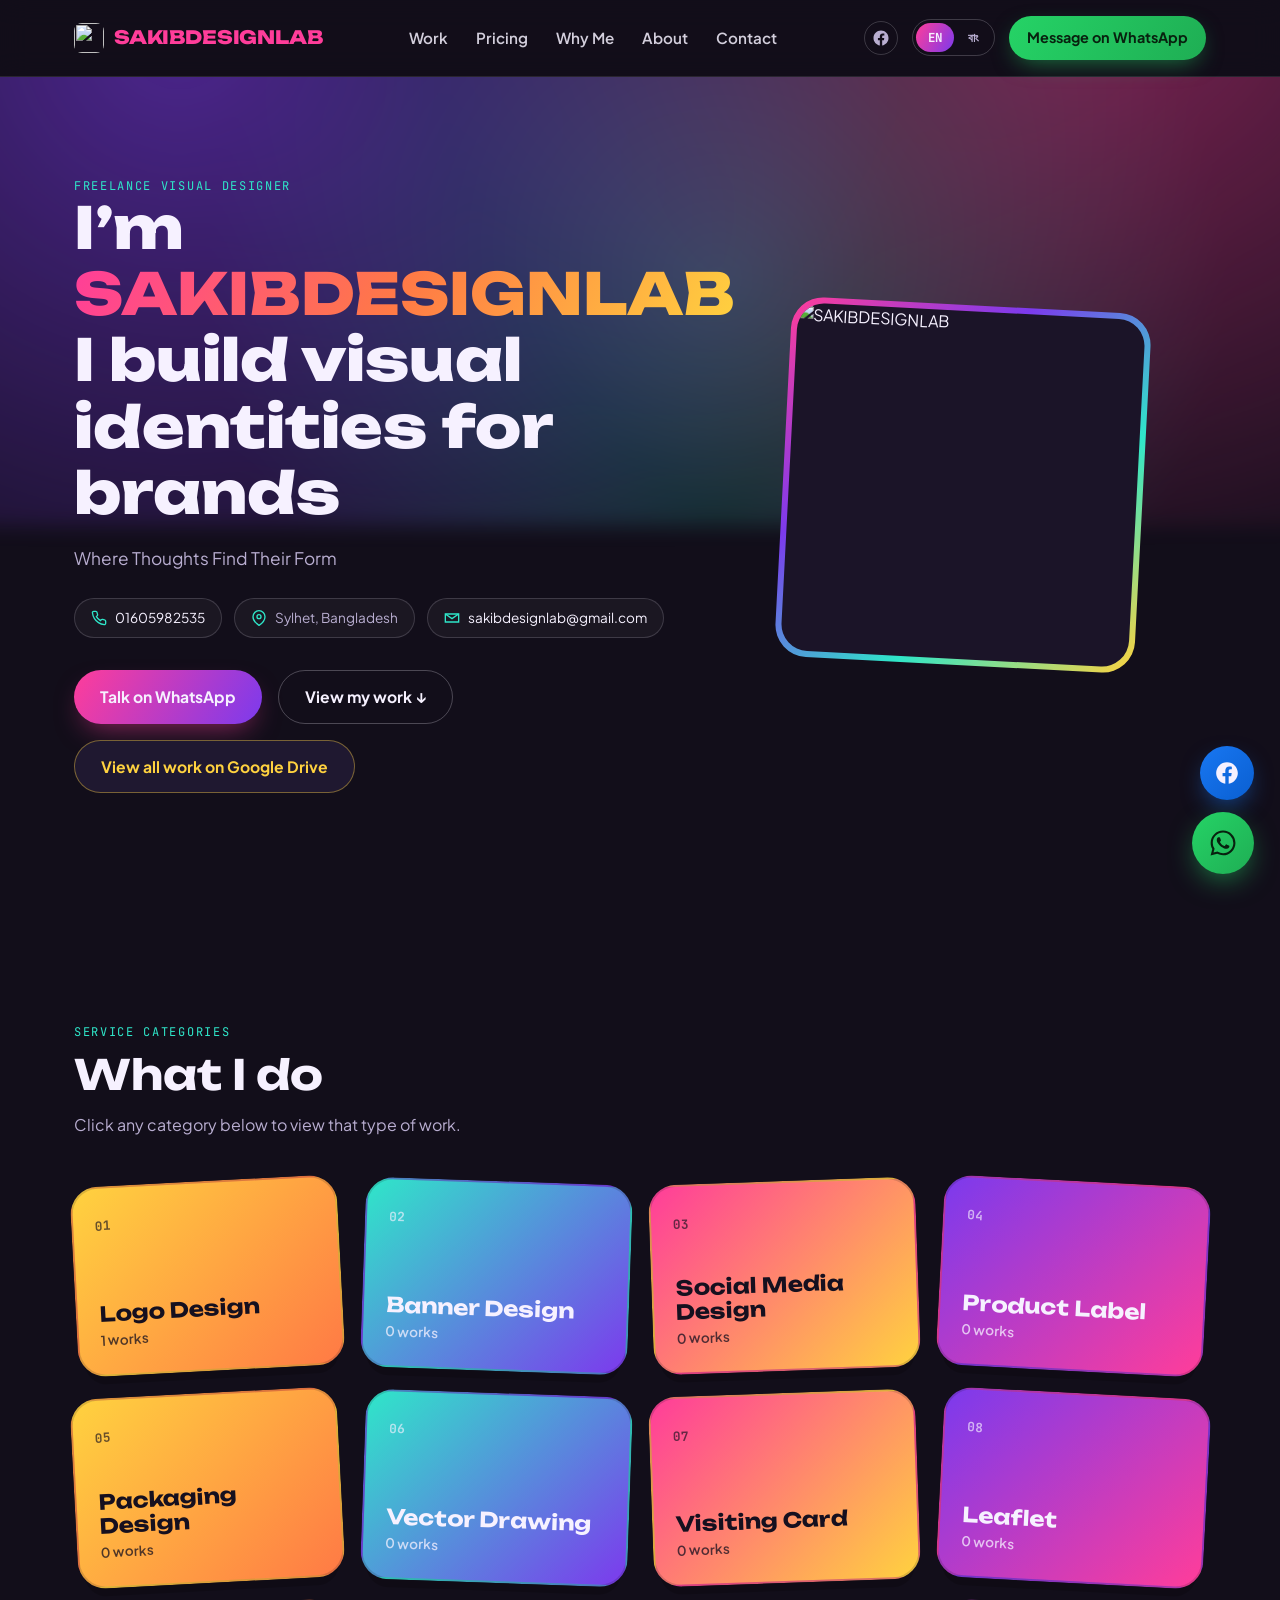
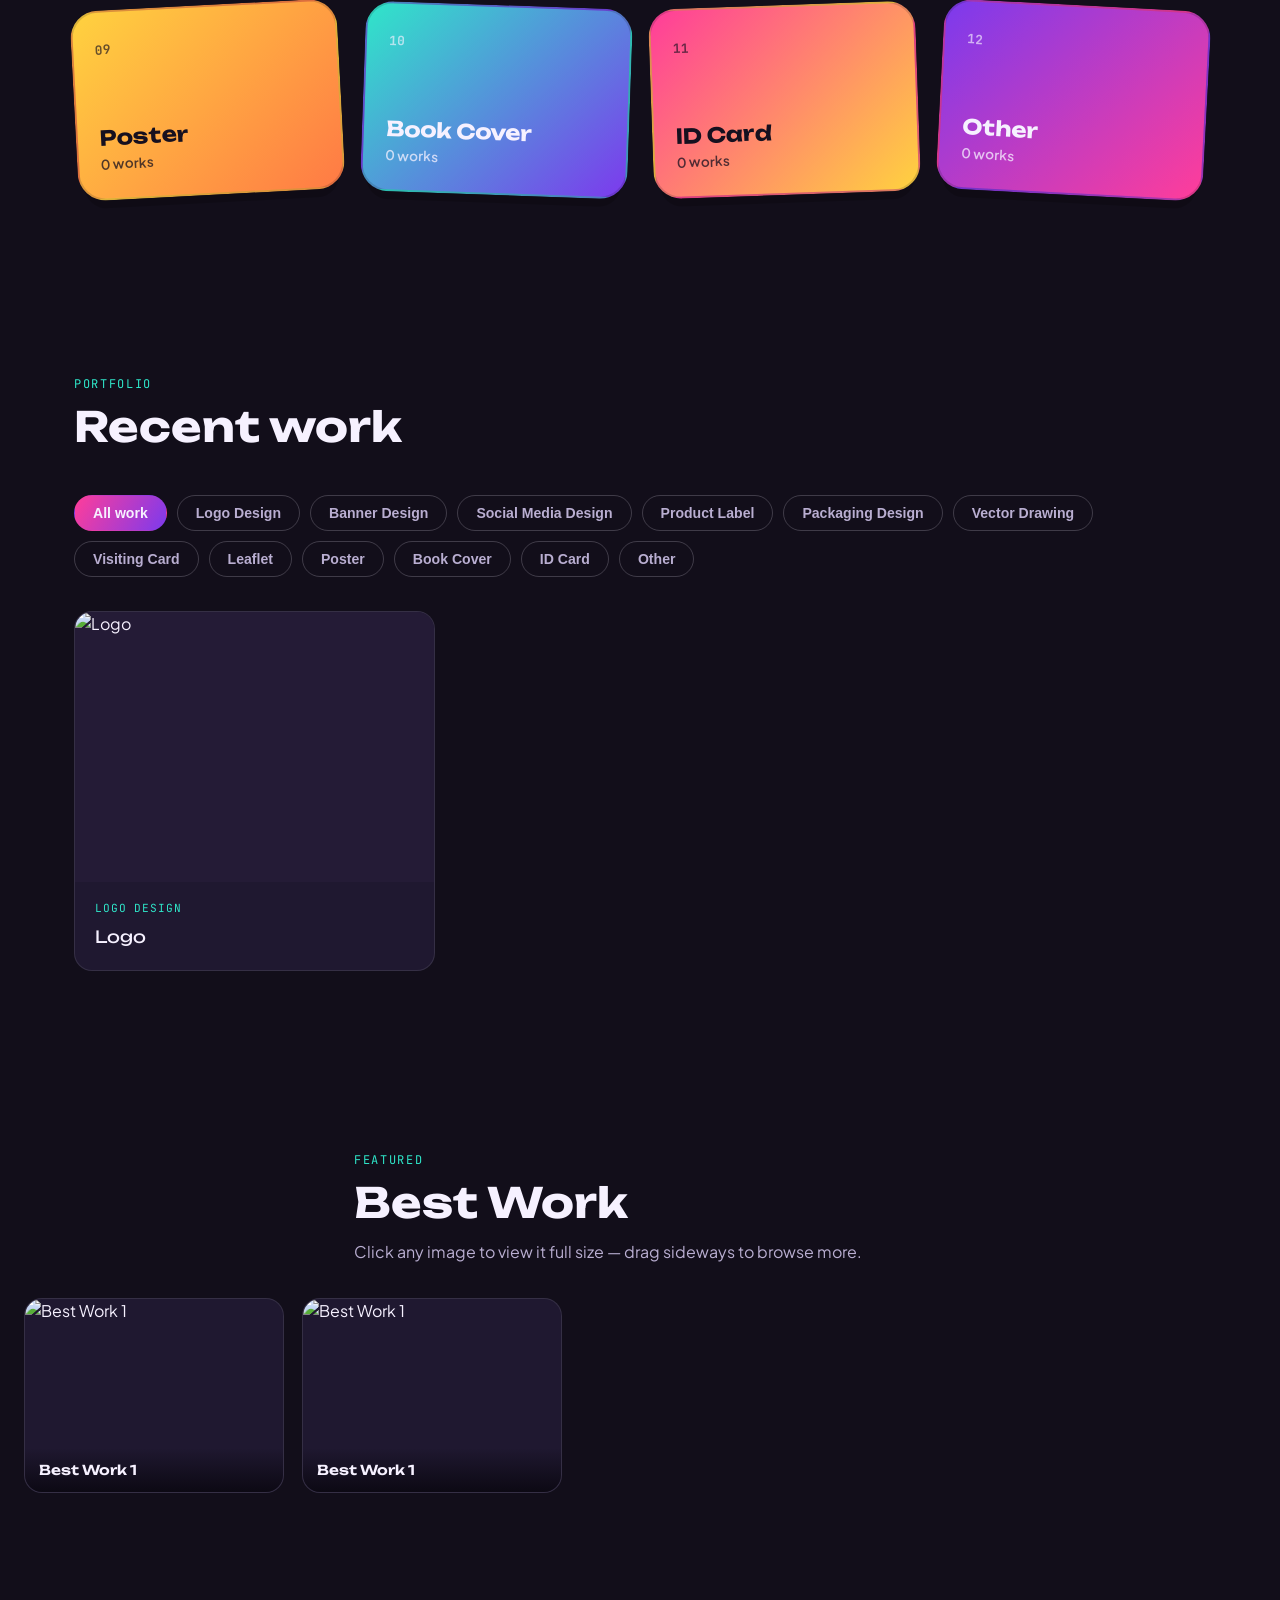
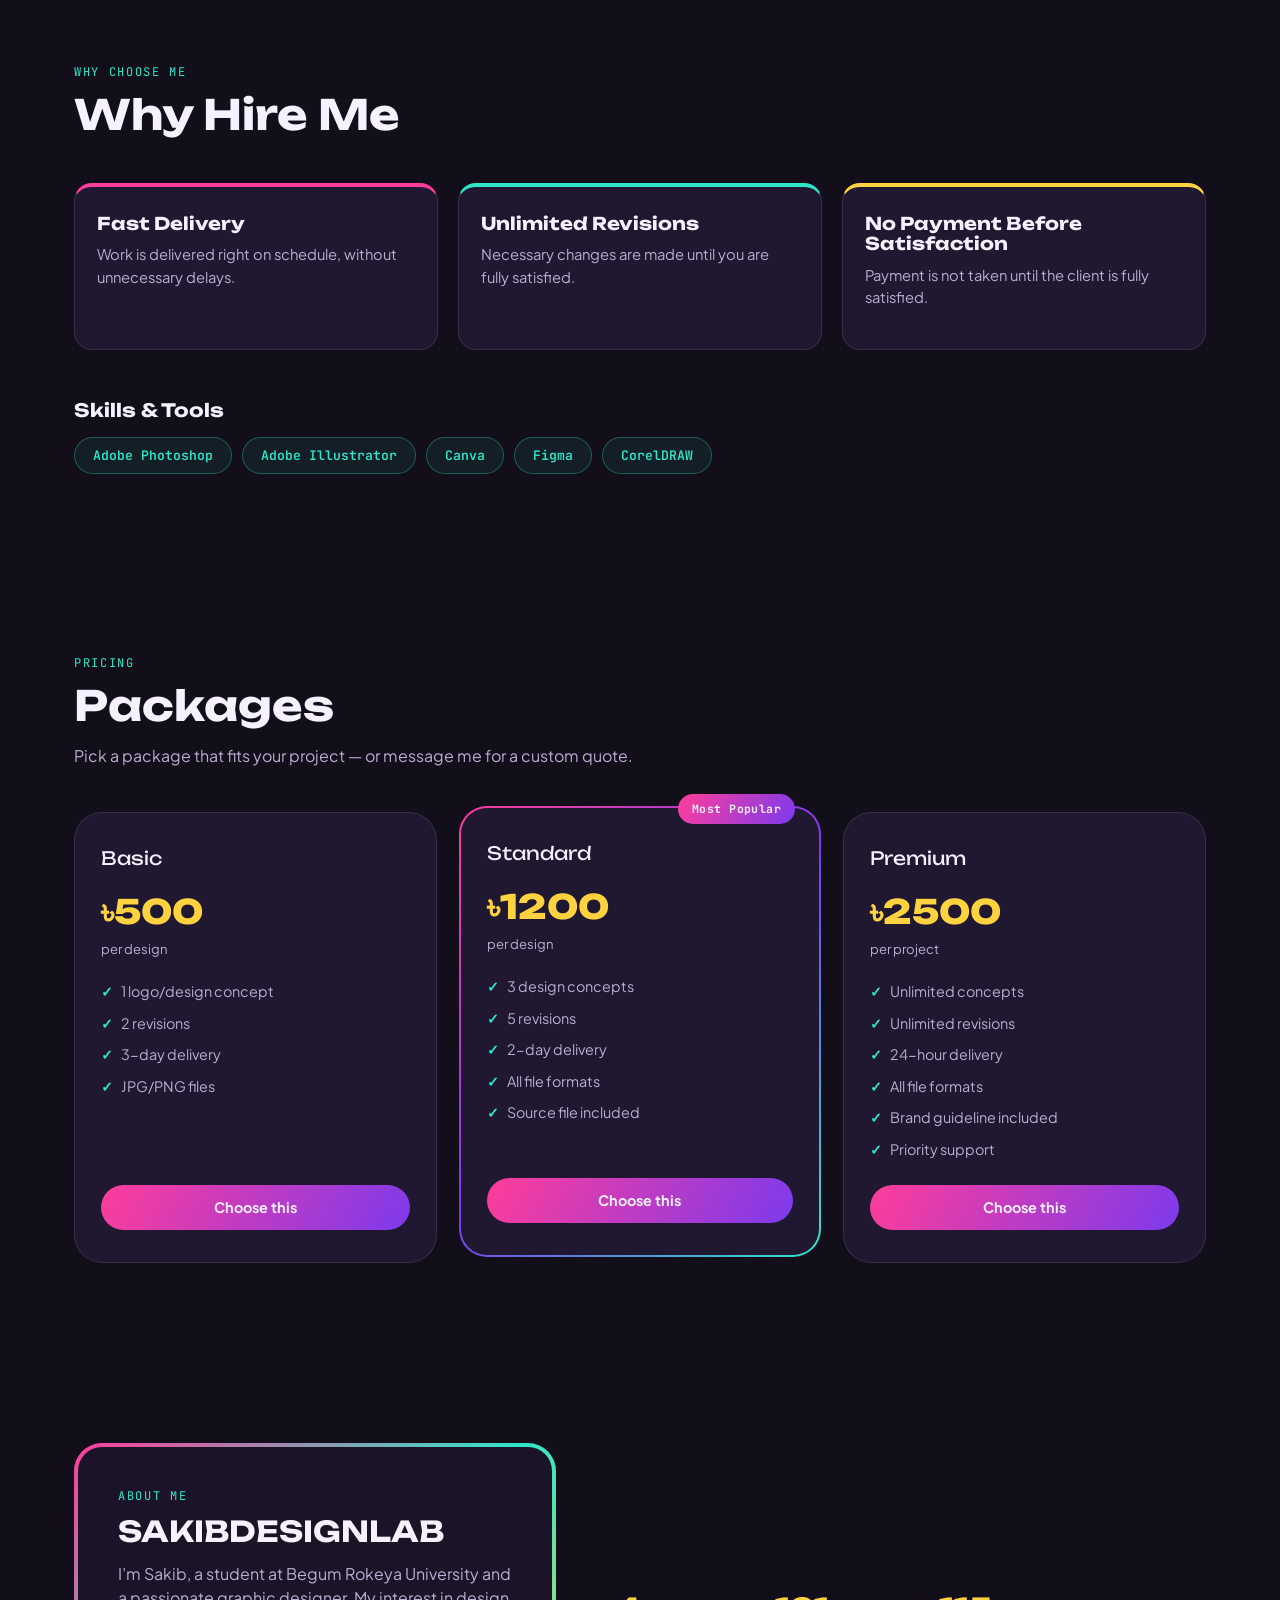
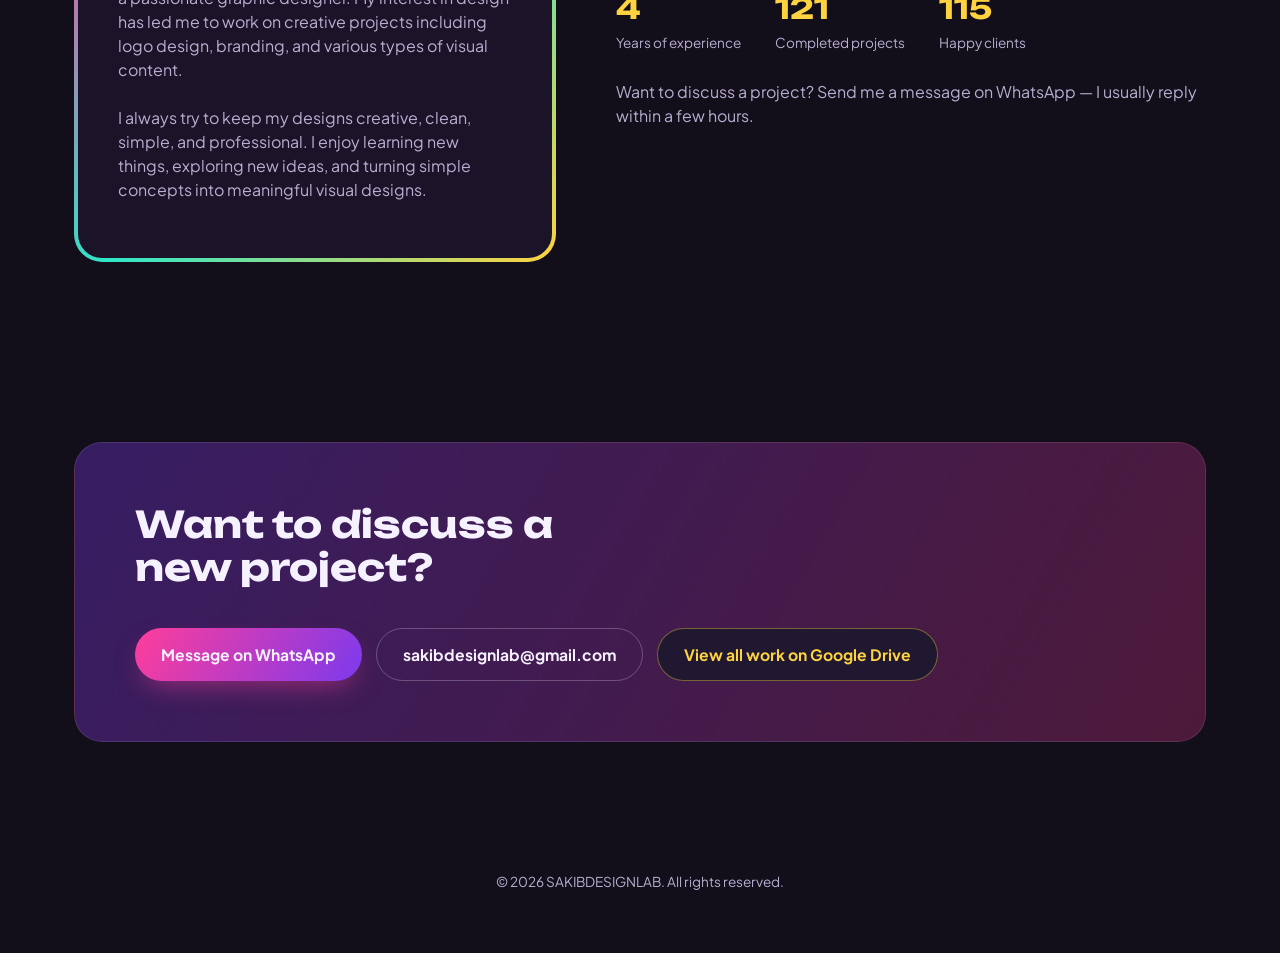
==== portfolio-site-v2/index.html @ 804889fe "Add files via upload" ====
<!doctype html>
<html lang="en">
<head>
<meta charset="UTF-8" />
<meta name="viewport" content="width=device-width, initial-scale=1.0" />
<title id="pageTitle">SAKIBDESIGNLAB — Graphic Design Portfolio</title>
<meta name="description" content="Graphic design portfolio. Contact me directly on WhatsApp." />

<!-- এই ৬টা লাইন Facebook/WhatsApp এ লিংক শেয়ার করলে প্রিভিউ কার্ডে দেখায়। -->
<!-- ডেপ্লয় করার পর "YOUR-DOMAIN-HERE" এর জায়গায় আসল সাইটের ঠিকানা বসান (যেমন https://sakibdesignlab.netlify.app) -->
<meta property="og:type" content="website" />
<meta property="og:title" content="SAKIBDESIGNLAB — Graphic Design Portfolio" />
<meta property="og:description" content="Logo, banner, social media and vector design — freelance graphic designer. Contact directly on WhatsApp." />
<meta property="og:image" content="https://YOUR-DOMAIN-HERE/images/uploads/og-image.png" />
<meta property="og:url" content="https://YOUR-DOMAIN-HERE" />
<meta name="twitter:card" content="summary_large_image" />
<meta name="twitter:title" content="SAKIBDESIGNLAB — Graphic Design Portfolio" />
<meta name="twitter:description" content="Logo, banner, social media and vector design — freelance graphic designer." />
<meta name="twitter:image" content="https://YOUR-DOMAIN-HERE/images/uploads/og-image.png" />

<link rel="icon" id="faviconLink" href="/favicon.svg" type="image/svg+xml" />
<link rel="icon" href="/favicon-32.png" sizes="32x32" type="image/png" />
<link rel="icon" href="/favicon-16.png" sizes="16x16" type="image/png" />
<link rel="apple-touch-icon" href="/apple-touch-icon.png" />
<link rel="stylesheet" href="css/style.css" />
</head>
<body>

<div id="splash" class="splash" aria-hidden="true">
  <div class="splash-inner">
    <div class="splash-brand" id="splashBrand">SAKIBDESIGNLAB</div>
    <div class="splash-line"></div>
    <div class="splash-meta">
      <span class="splash-label" data-i18n="loadingLabel">LOADING</span>
      <span class="splash-percent" id="splashPercent">0%</span>
    </div>
  </div>
</div>

<nav class="nav">
  <div class="wrap">
    <a href="#top" class="brand">
      <img id="navLogo" class="brand-logo" src="/favicon.svg" alt="" />
      <span data-name>Your Name</span>
    </a>
    <div class="nav-links">
      <a href="#work" data-i18n="navWork">Work</a>
      <a href="#pricing" data-i18n="navPricing">Pricing</a>
      <a href="#whyhire" data-i18n="navWhyHire">Why Me</a>
      <a href="#about" data-i18n="navAbout">About</a>
      <a href="#contact" data-i18n="navContact">Contact</a>
    </div>
    <div class="nav-right">
      <a class="nav-fb" data-fb-link href="#" target="_blank" rel="noopener" aria-label="Facebook" style="display:none;">
        <svg width="18" height="18" viewBox="0 0 24 24" fill="currentColor">
          <path d="M22 12.06C22 6.5 17.52 2 12 2S2 6.5 2 12.06C2 17.08 5.66 21.24 10.44 22v-7.03H7.9v-2.91h2.54V9.85c0-2.5 1.49-3.89 3.77-3.89 1.09 0 2.24.2 2.24.2v2.46h-1.26c-1.24 0-1.63.77-1.63 1.56v1.88h2.78l-.45 2.91h-2.33V22C18.34 21.24 22 17.08 22 12.06z"/>
        </svg>
      </a>
      <div class="lang-switch">
        <button class="lang-btn" data-lang="en">EN</button>
        <button class="lang-btn" data-lang="bn">বাং</button>
      </div>
      <a class="nav-cta" data-wa-link href="#" target="_blank" rel="noopener" data-i18n="navWhatsApp">
        Message on WhatsApp
      </a>
    </div>
  </div>
</nav>

<header class="hero" id="top">
  <div class="wrap hero-grid">
    <div class="hero-text">
      <div class="eyebrow" data-i18n="eyebrowHero">FREELANCE VISUAL DESIGNER</div>
      <h1 class="hero-title">
        <span data-i18n="heroPrefix">I’m</span> <span class="accent" data-name>Your Name</span><br>
        <span data-i18n="heroTitle">I build visual identities for brands</span>
      </h1>
      <p class="hero-sub" data-tagline></p>

      <div class="contact-strip">
        <span class="contact-pill">
          <svg width="16" height="16" viewBox="0 0 24 24" fill="none" stroke="currentColor" stroke-width="2"><path d="M22 16.92v3a2 2 0 0 1-2.18 2 19.79 19.79 0 0 1-8.63-3.07 19.5 19.5 0 0 1-6-6 19.79 19.79 0 0 1-3.07-8.67A2 2 0 0 1 4.11 2h3a2 2 0 0 1 2 1.72c.127.96.361 1.903.7 2.81a2 2 0 0 1-.45 2.11L8.09 9.91a16 16 0 0 0 6 6l1.27-1.27a2 2 0 0 1 2.11-.45c.907.339 1.85.573 2.81.7A2 2 0 0 1 22 16.92z"/></svg>
          <a href="tel:" data-phone>Phone</a>
        </span>
        <span class="contact-pill">
          <svg width="16" height="16" viewBox="0 0 24 24" fill="none" stroke="currentColor" stroke-width="2"><path d="M21 10c0 7-9 13-9 13s-9-6-9-13a9 9 0 0 1 18 0z"/><circle cx="12" cy="10" r="3"/></svg>
          <span data-location>Location</span>
        </span>
        <span class="contact-pill">
          <svg width="16" height="16" viewBox="0 0 24 24" fill="none" stroke="currentColor" stroke-width="2"><path d="M4 4h16v16H4z" opacity="0"/><path d="M22 6l-10 7L2 6"/><path d="M2 6h20v12H2z"/></svg>
          <a href="#" data-email>Email</a>
        </span>
      </div>

      <div class="hero-actions">
        <a data-wa-link href="#" target="_blank" rel="noopener" class="btn btn-primary" data-i18n="heroWhatsApp">Talk on WhatsApp</a>
        <a href="#work" class="btn btn-ghost" data-i18n="heroViewWork">View my work ↓</a>
        <a data-gdrive-link href="#" target="_blank" rel="noopener" class="btn btn-drive" style="display:none;">View on Google Drive</a>
      </div>
    </div>

    <div class="hero-photo">
      <div class="hero-photo-frame">
        <img data-profile-img src="/images/uploads/profile-placeholder.svg" alt="" />
      </div>
    </div>
  </div>
</header>

<section id="work">
  <div class="wrap">
    <div class="section-head">
      <div class="eyebrow" data-i18n="servicesEyebrow">SERVICE CATEGORIES</div>
      <h2 data-i18n="servicesTitle">What I do</h2>
      <p data-i18n="servicesText">Click any category below to view that type of work.</p>
    </div>
    <div class="board" id="board"></div>
  </div>
</section>

<section id="portfolio">
  <div class="wrap">
    <div class="section-head">
      <div class="eyebrow" data-i18n="portfolioEyebrow">PORTFOLIO</div>
      <h2 data-i18n="portfolioTitle">Recent work</h2>
    </div>
    <div class="filter-bar" id="filterBar"></div>
    <div class="grid" id="grid"></div>
  </div>
</section>

<section id="bestwork">
  <div class="wrap section-head">
    <div class="eyebrow" data-i18n="bestworkEyebrow">FEATURED</div>
    <h2 data-i18n="bestworkTitle">Best Work</h2>
    <p data-i18n="bestworkText">Click any image to view it full size — drag sideways to browse more.</p>
  </div>
  <div class="bestwork-track" id="bestworkTrack"></div>
</section>

<section id="whyhire">
  <div class="wrap">
    <div class="section-head">
      <div class="eyebrow" data-i18n="whyhireEyebrow">WHY CHOOSE ME</div>
      <h2 data-i18n="whyhireTitle">Why Hire Me</h2>
    </div>
    <div class="whyhire-grid" id="whyhireGrid"></div>
    <div class="skills-block">
      <h3 data-i18n="skillsTitle">Skills &amp; Tools</h3>
      <div class="skills-list" id="skillsList"></div>
    </div>
  </div>
</section>

<section id="pricing">
  <div class="wrap">
    <div class="section-head">
      <div class="eyebrow" data-i18n="pricingEyebrow">PRICING</div>
      <h2 data-i18n="pricingTitle">Packages</h2>
      <p data-i18n="pricingText">Pick a package that fits your project — or message me for a custom quote.</p>
    </div>
    <div class="pricing-grid" id="pricingGrid"></div>
  </div>
</section>

<section id="about">
  <div class="wrap about">
    <div class="about-card">
      <div class="about-card-inner">
        <div class="eyebrow" data-i18n="aboutEyebrow">ABOUT ME</div>
        <h2 style="margin-top:10px; font-size:1.8rem;" data-name>Your Name</h2>
        <p style="margin-top:14px; color:var(--ink-dim); white-space:pre-line;" data-bio></p>
      </div>
    </div>
    <div>
      <div class="stat-row">
        <div class="stat"><b data-years></b><span data-i18n="yearsLabel">Years of experience</span></div>
        <div class="stat"><b data-projects></b><span data-i18n="projectsLabel">Completed projects</span></div>
        <div class="stat"><b data-clients></b><span data-i18n="clientsLabel">Happy clients</span></div>
      </div>
      <p style="margin-top:26px; color:var(--ink-dim);" data-i18n="aboutText">
        Want to discuss a project? Send me a message on WhatsApp — I usually reply within a few hours.
      </p>
    </div>
  </div>
</section>

<section id="contact">
  <div class="wrap">
    <div class="contact-panel">
      <h2 data-i18n="contactTitle">Want to discuss a new project?</h2>
      <div style="display:flex; gap:14px; flex-wrap:wrap;">
        <a data-wa-link href="#" target="_blank" rel="noopener" class="btn btn-primary" data-i18n="contactWhatsApp">Message on WhatsApp</a>
        <a data-email href="#" class="btn btn-ghost" data-i18n="contactEmail">Email me</a>
        <a data-gdrive-link href="#" target="_blank" rel="noopener" class="btn btn-drive" style="display:none;">View on Google Drive</a>
      </div>
    </div>
  </div>
</section>

<footer>
  <div class="wrap">
    &copy; <span id="year"></span> <span data-name>Your Name</span>. <span data-i18n="footerRights">All rights reserved.</span>
  </div>
</footer>

<a class="fb-float" data-fb-link href="#" target="_blank" rel="noopener" aria-label="Facebook" style="display:none;">
  <svg width="26" height="26" viewBox="0 0 24 24" fill="#F6F1FF">
    <path d="M22 12.06C22 6.5 17.52 2 12 2S2 6.5 2 12.06C2 17.08 5.66 21.24 10.44 22v-7.03H7.9v-2.91h2.54V9.85c0-2.5 1.49-3.89 3.77-3.89 1.09 0 2.24.2 2.24.2v2.46h-1.26c-1.24 0-1.63.77-1.63 1.56v1.88h2.78l-.45 2.91h-2.33V22C18.34 21.24 22 17.08 22 12.06z"/>
  </svg>
</a>

<a class="wa-float" data-wa-link href="#" target="_blank" rel="noopener" data-i18n-attr="aria-label:waAria">
  <svg width="30" height="30" viewBox="0 0 24 24" fill="#08210f">
    <path d="M12.04 2C6.58 2 2.13 6.45 2.13 11.91c0 1.75.46 3.45 1.32 4.95L2.05 22l5.29-1.39a9.9 9.9 0 0 0 4.7 1.2h.01c5.46 0 9.91-4.45 9.91-9.91S17.5 2 12.04 2zm0 18.13c-1.47 0-2.91-.4-4.16-1.15l-.3-.18-3.14.82.84-3.06-.19-.31a8.2 8.2 0 0 1-1.26-4.34c0-4.53 3.69-8.22 8.22-8.22 2.2 0 4.26.86 5.82 2.41a8.17 8.17 0 0 1 2.4 5.81c0 4.53-3.69 8.22-8.23 8.22zm4.51-6.16c-.25-.12-1.47-.72-1.7-.81-.23-.08-.39-.12-.56.13-.17.24-.64.8-.78.97-.14.16-.29.18-.53.06-.25-.12-1.04-.38-1.98-1.22-.73-.65-1.23-1.46-1.37-1.7-.14-.25-.02-.38.11-.5.11-.11.25-.29.37-.43.12-.14.16-.24.25-.41.08-.16.04-.31-.02-.43-.06-.12-.56-1.34-.77-1.84-.2-.48-.41-.42-.56-.42-.14 0-.31-.02-.47-.02s-.43.06-.66.31c-.23.24-.86.85-.86 2.06s.89 2.39 1.01 2.56c.12.16 1.75 2.67 4.24 3.74.59.26 1.06.41 1.42.52.6.19 1.14.16 1.57.1.48-.07 1.47-.6 1.68-1.18.21-.58.21-1.07.14-1.18-.06-.1-.22-.16-.47-.28z"/>
  </svg>
</a>

<div id="lightbox" class="lightbox">
  <button class="lightbox-close" id="lightboxClose" aria-label="Close">&times;</button>
  <img id="lightboxImg" src="" alt="" />
</div>

<script src="js/main.js"></script>
<script src="https://identity.netlify.com/v1/netlify-identity-widget.js"></script>
<script>
  if (window.netlifyIdentity) {
    window.netlifyIdentity.on("init", (user) => {
      if (!user) {
        window.netlifyIdentity.on("login", () => {
          document.location.href = "/admin/";
        });
      }
    });
  }
</script>
</body>
</html>
---- portfolio-site-v2/css/style.css ----
@import url('https://fonts.googleapis.com/css2?family=Unbounded:wght@400;600;800&family=Plus+Jakarta+Sans:wght@400;500;600;700&family=JetBrains+Mono:wght@500&family=Playfair+Display:wght@600;700&display=swap');

:root {
  --bg: #120e1a;
  --bg-alt: #1b1428;
  --card: #1f1830;
  --ink: #f6f1ff;
  --ink-dim: #b9aed1;
  --violet: #7c3aed;
  --magenta: #ff3d9a;
  --orange: #ff7a45;
  --cyan: #2fe6c9;
  --yellow: #ffd23f;
  --radius-lg: 28px;
  --radius-md: 18px;
  --border: 1px solid rgba(246, 241, 255, 0.1);
}

* { box-sizing: border-box; }

html { scroll-behavior: smooth; }

body {
  margin: 0;
  background: var(--bg);
  color: var(--ink);
  font-family: 'Plus Jakarta Sans', sans-serif;
  line-height: 1.5;
  overflow-x: hidden;
}

h1, h2, h3 {
  font-family: 'Unbounded', sans-serif;
  margin: 0;
  line-height: 1.15;
}

a { color: inherit; text-decoration: none; }

img { max-width: 100%; display: block; }

.eyebrow {
  font-family: 'JetBrains Mono', monospace;
  font-size: 0.75rem;
  letter-spacing: 0.14em;
  text-transform: uppercase;
  color: var(--cyan);
}

.wrap {
  max-width: 1180px;
  margin: 0 auto;
  padding: 0 24px;
}

/* ---------- Splash / loading screen ---------- */
.splash {
  position: fixed;
  inset: 0;
  z-index: 200;
  display: flex;
  align-items: center;
  justify-content: center;
  background: #000000;
  transition: opacity .6s ease, visibility .6s ease;
}
.splash.hide { opacity: 0; visibility: hidden; pointer-events: none; }
.splash-inner {
  width: min(88vw, 440px);
  text-align: center;
  animation: splashFadeIn .8s ease both;
}
@keyframes splashFadeIn {
  0% { opacity: 0; transform: translateY(8px); }
  100% { opacity: 1; transform: translateY(0); }
}
.splash-brand {
  font-family: 'Playfair Display', serif;
  font-weight: 700;
  font-size: clamp(1.3rem, 4.4vw, 2.1rem);
  letter-spacing: 0.14em;
  text-transform: uppercase;
  color: #D9BD8C;
}
.splash-line {
  height: 1px;
  background: rgba(217, 189, 140, 0.35);
  margin: 20px 0 12px;
}
.splash-meta {
  display: flex;
  align-items: center;
  justify-content: space-between;
  font-family: 'JetBrains Mono', monospace;
  font-size: 0.72rem;
  letter-spacing: 0.16em;
}
.splash-label { color: rgba(255,255,255,0.4); text-transform: uppercase; }
.splash-percent { color: #D9BD8C; font-weight: 700; }
@media (prefers-reduced-motion: reduce) {
  .splash-inner { animation: none; }
}

.brand { display: flex; align-items: center; gap: 10px; }
.brand-logo { width: 30px; height: 30px; object-fit: contain; border-radius: 8px; }

/* prefers-reduced-motion */
@media (prefers-reduced-motion: reduce) {
  * { animation: none !important; transition: none !important; }
  html { scroll-behavior: auto; }
}

/* ---------- Nav ---------- */
.nav {
  position: sticky;
  top: 0;
  z-index: 50;
  backdrop-filter: blur(14px);
  background: rgba(18, 14, 26, 0.72);
  border-bottom: var(--border);
}
.nav .wrap {
  display: flex;
  align-items: center;
  justify-content: space-between;
  height: 76px;
}
.brand {
  font-family: 'Unbounded', sans-serif;
  font-weight: 800;
  font-size: 1.15rem;
  letter-spacing: -0.01em;
}
.brand span { color: var(--magenta); }
.nav-links {
  display: flex;
  gap: 28px;
  font-weight: 600;
  font-size: 0.95rem;
}
.nav-links a { opacity: 0.85; transition: opacity .2s; }
.nav-links a:hover { opacity: 1; color: var(--cyan); }
.nav-cta {
  display: inline-flex;
  align-items: center;
  gap: 8px;
  background: linear-gradient(120deg, #25d366, #1fae54);
  color: #08210f;
  font-weight: 700;
  font-size: 0.9rem;
  padding: 11px 18px;
  border-radius: 999px;
  box-shadow: 0 8px 24px -8px rgba(37, 211, 102, 0.6);
  transition: transform .2s ease;
}
.nav-cta:hover { transform: translateY(-2px); }
.nav-toggle { display: none; }
.nav-right { display: flex; align-items: center; gap: 14px; }
.nav-fb {
  width: 34px;
  height: 34px;
  border-radius: 50%;
  display: flex;
  align-items: center;
  justify-content: center;
  color: var(--ink-dim);
  border: 1.5px solid rgba(246,241,255,0.18);
  transition: color .2s ease, border-color .2s ease, transform .2s ease;
}
.nav-fb:hover { color: #1877F2; border-color: #1877F2; transform: translateY(-2px); }
.lang-switch {
  display: flex;
  border: 1.5px solid rgba(246,241,255,0.2);
  border-radius: 999px;
  padding: 3px;
  gap: 2px;
}
.lang-btn {
  border: none;
  background: transparent;
  color: var(--ink-dim);
  font-size: 0.78rem;
  font-weight: 700;
  padding: 6px 12px;
  border-radius: 999px;
  cursor: pointer;
  font-family: 'JetBrains Mono', monospace;
  transition: background .2s ease, color .2s ease;
}
.lang-btn.active {
  background: linear-gradient(120deg, var(--magenta), var(--violet));
  color: var(--ink);
}

/* ---------- Hero ---------- */
.hero {
  position: relative;
  padding: 100px 0 140px;
  overflow: hidden;
}
.hero::before {
  content: "";
  position: absolute;
  inset: -20% -10% auto -10%;
  height: 620px;
  background:
    radial-gradient(circle at 20% 20%, rgba(124,58,237,0.55), transparent 55%),
    radial-gradient(circle at 80% 10%, rgba(255,61,154,0.45), transparent 50%),
    radial-gradient(circle at 55% 60%, rgba(47,230,201,0.28), transparent 55%);
  filter: blur(10px);
  z-index: 0;
}
.hero .wrap { position: relative; z-index: 1; }
.hero-grid {
  display: grid;
  grid-template-columns: 1.15fr 0.85fr;
  gap: 48px;
  align-items: center;
}
.hero-title {
  font-size: clamp(2.2rem, 5.2vw, 3.6rem);
  font-weight: 800;
}
.hero-title .accent {
  background: linear-gradient(120deg, var(--magenta), var(--orange), var(--yellow));
  -webkit-background-clip: text;
  background-clip: text;
  color: transparent;
}
.hero-sub {
  margin-top: 20px;
  max-width: 520px;
  font-size: 1.08rem;
  color: var(--ink-dim);
}
.contact-strip {
  margin-top: 26px;
  display: flex;
  gap: 12px;
  flex-wrap: wrap;
}
.contact-pill {
  display: inline-flex;
  align-items: center;
  gap: 8px;
  padding: 9px 16px;
  border-radius: 999px;
  border: 1.5px solid rgba(246,241,255,0.16);
  background: rgba(246,241,255,0.04);
  font-size: 0.85rem;
  color: var(--ink-dim);
}
.contact-pill svg { flex-shrink: 0; color: var(--cyan); }
.contact-pill a { color: var(--ink); transition: color .2s ease; }
.contact-pill a:hover { color: var(--cyan); }
.hero-actions {
  margin-top: 32px;
  display: flex;
  gap: 16px;
  flex-wrap: wrap;
}

/* ---------- Hero photo ---------- */
.hero-photo { position: relative; display: flex; justify-content: center; }
.hero-photo-frame {
  position: relative;
  width: 100%;
  max-width: 420px;
  aspect-ratio: 1 / 1;
  border-radius: 32px;
  padding: 6px;
  background: linear-gradient(135deg, var(--magenta), var(--violet), var(--cyan), var(--yellow));
  transform: rotate(3deg);
  transition: transform .35s ease;
}
.hero-photo-frame:hover { transform: rotate(0deg); }
.hero-photo-frame img {
  width: 100%;
  height: 100%;
  object-fit: cover;
  border-radius: 27px;
  background: var(--bg-alt);
}
.btn {
  display: inline-flex;
  align-items: center;
  gap: 10px;
  padding: 14px 26px;
  border-radius: 999px;
  font-weight: 700;
  font-size: 0.98rem;
  cursor: pointer;
  border: none;
}
.btn-primary {
  background: linear-gradient(120deg, var(--magenta), var(--violet));
  color: var(--ink);
  box-shadow: 0 12px 28px -10px rgba(255, 61, 154, 0.55);
  transition: transform .2s ease;
}
.btn-primary:hover { transform: translateY(-2px); }
.btn-ghost {
  border: 1.5px solid rgba(246,241,255,0.25);
  color: var(--ink);
  transition: border-color .2s ease, background .2s ease;
}
.btn-ghost:hover { border-color: var(--cyan); background: rgba(47,230,201,0.08); }

.btn-drive {
  background: var(--card);
  border: 1.5px solid rgba(255, 210, 63, 0.4);
  color: var(--yellow);
  transition: transform .2s ease, border-color .2s ease;
}
.btn-drive:hover { transform: translateY(-2px); border-color: var(--yellow); }

/* ---------- Section heading ---------- */
.section-head {
  margin-bottom: 44px;
  max-width: 620px;
}
.section-head h2 {
  font-size: clamp(1.8rem, 3.6vw, 2.6rem);
  margin-top: 10px;
}
.section-head p {
  margin-top: 14px;
  color: var(--ink-dim);
}

section { padding: 90px 0; }

/* ---------- Sticker category board ---------- */
.board {
  position: relative;
  display: grid;
  grid-template-columns: repeat(auto-fit, minmax(230px, 1fr));
  gap: 22px;
}
.sticker {
  position: relative;
  border-radius: var(--radius-lg);
  padding: 28px 22px 24px;
  min-height: 190px;
  display: flex;
  flex-direction: column;
  justify-content: space-between;
  cursor: pointer;
  color: #16101f;
  font-weight: 700;
  border: 2.5px solid rgba(18,14,26,0.15);
  transition: transform .28s cubic-bezier(.2,.8,.3,1.2), box-shadow .28s ease;
  box-shadow: 0 14px 0 -6px rgba(0,0,0,0.18);
}
.sticker:nth-child(4n+1) { background: linear-gradient(135deg, #ffd23f, #ff7a45); transform: rotate(-3deg); }
.sticker:nth-child(4n+2) { background: linear-gradient(135deg, #2fe6c9, #7c3aed); color: #f6f1ff; transform: rotate(2deg); }
.sticker:nth-child(4n+3) { background: linear-gradient(135deg, #ff3d9a, #ffd23f); transform: rotate(-2deg); }
.sticker:nth-child(4n+4) { background: linear-gradient(135deg, #7c3aed, #ff3d9a); color: #f6f1ff; transform: rotate(3deg); }
.sticker:hover { transform: rotate(0deg) translateY(-8px) scale(1.02); box-shadow: 0 22px 0 -8px rgba(0,0,0,0.22); }
.sticker.active { outline: 3px solid var(--ink); outline-offset: 3px; }
.sticker .num { font-family: 'JetBrains Mono', monospace; font-size: 0.8rem; opacity: 0.65; }
.sticker h3 { font-size: 1.3rem; font-family: 'Unbounded', sans-serif; margin-top: 10px; }
.sticker .count { font-size: 0.85rem; font-weight: 600; opacity: 0.75; margin-top: 4px; }

/* ---------- Portfolio grid ---------- */
.filter-bar {
  display: flex;
  gap: 10px;
  flex-wrap: wrap;
  margin-bottom: 34px;
}
.chip {
  padding: 9px 18px;
  border-radius: 999px;
  border: 1.5px solid rgba(246,241,255,0.2);
  font-size: 0.88rem;
  font-weight: 600;
  cursor: pointer;
  background: transparent;
  color: var(--ink-dim);
  transition: all .2s ease;
}
.chip:hover { border-color: var(--cyan); color: var(--ink); }
.chip.active {
  background: linear-gradient(120deg, var(--magenta), var(--violet));
  border-color: transparent;
  color: var(--ink);
}
.grid {
  display: grid;
  grid-template-columns: repeat(3, 1fr);
  gap: 24px;
}
.work-card {
  border-radius: var(--radius-md);
  overflow: hidden;
  background: var(--card);
  border: var(--border);
  transition: transform .25s ease, box-shadow .25s ease;
}
.work-card:hover { transform: translateY(-6px); box-shadow: 0 18px 40px -18px rgba(124,58,237,0.5); }
.work-thumb { aspect-ratio: 4/3; overflow: hidden; background: #241b36; }
.work-thumb img { width: 100%; height: 100%; object-fit: cover; transition: transform .4s ease; }
.work-card:hover .work-thumb img { transform: scale(1.06); }
.work-body { padding: 18px 20px 20px; }
.work-tag {
  font-family: 'JetBrains Mono', monospace;
  font-size: 0.7rem;
  text-transform: uppercase;
  letter-spacing: 0.08em;
  color: var(--cyan);
}
.work-title { margin-top: 8px; font-size: 1.05rem; font-family: 'Unbounded', sans-serif; }
.work-desc { margin-top: 8px; font-size: 0.9rem; color: var(--ink-dim); }
.empty-state {
  text-align: center;
  padding: 60px 20px;
  color: var(--ink-dim);
  border: 1.5px dashed rgba(246,241,255,0.2);
  border-radius: var(--radius-md);
}

/* ---------- Best Work (auto-scroll draggable gallery) ---------- */
#bestwork { padding-bottom: 60px; }
#bestwork .section-head { margin-bottom: 30px; }
.bestwork-track {
  display: flex;
  gap: 18px;
  overflow-x: auto;
  padding: 4px 24px 20px;
  cursor: grab;
  user-select: none;
  scrollbar-width: none;
  -ms-overflow-style: none;
}
.bestwork-track::-webkit-scrollbar { display: none; }
.bestwork-track.dragging { cursor: grabbing; }
.bestwork-item {
  position: relative;
  flex: 0 0 auto;
  width: 260px;
  aspect-ratio: 4 / 3;
  border-radius: var(--radius-md);
  overflow: hidden;
  background: var(--card);
  border: var(--border);
  transition: transform .3s ease, box-shadow .3s ease;
}
.bestwork-item:hover {
  transform: translateY(-4px);
  box-shadow: 0 18px 36px -18px rgba(124,58,237,0.5);
}
.bestwork-item img {
  width: 100%;
  height: 100%;
  object-fit: cover;
  pointer-events: none;
  transition: transform .4s ease;
}
.bestwork-item:hover img { transform: scale(1.06); }
.bestwork-caption {
  position: absolute;
  left: 0; right: 0; bottom: 0;
  padding: 12px 14px;
  background: linear-gradient(0deg, rgba(6,4,10,0.75), transparent);
  font-size: 0.85rem;
  font-weight: 600;
  font-family: 'Unbounded', sans-serif;
  color: var(--ink);
}

.lightbox {
  position: fixed;
  inset: 0;
  z-index: 300;
  background: rgba(6,4,10,0.92);
  display: flex;
  align-items: center;
  justify-content: center;
  padding: 30px;
  opacity: 0;
  visibility: hidden;
  transition: opacity .25s ease, visibility .25s ease;
}
.lightbox.show { opacity: 1; visibility: visible; }
.lightbox img {
  max-width: 90vw;
  max-height: 85vh;
  object-fit: contain;
  border-radius: 14px;
  box-shadow: 0 30px 80px -20px rgba(0,0,0,0.6);
}
.lightbox-close {
  position: absolute;
  top: 24px;
  right: 28px;
  width: 44px;
  height: 44px;
  border-radius: 50%;
  background: rgba(246,241,255,0.1);
  border: 1.5px solid rgba(246,241,255,0.2);
  color: var(--ink);
  font-size: 1.7rem;
  line-height: 1;
  cursor: pointer;
  display: flex;
  align-items: center;
  justify-content: center;
}
.lightbox-close:hover { border-color: var(--cyan); color: var(--cyan); }

/* ---------- Why hire me ---------- */
.whyhire-grid {
  display: grid;
  grid-template-columns: repeat(auto-fit, minmax(230px, 1fr));
  gap: 20px;
}
.whyhire-card {
  background: var(--card);
  border: var(--border);
  border-radius: var(--radius-md);
  padding: 26px 22px;
  border-top: 4px solid var(--magenta);
}
.whyhire-grid .whyhire-card:nth-child(4n+1) { border-top-color: var(--magenta); }
.whyhire-grid .whyhire-card:nth-child(4n+2) { border-top-color: var(--cyan); }
.whyhire-grid .whyhire-card:nth-child(4n+3) { border-top-color: var(--yellow); }
.whyhire-grid .whyhire-card:nth-child(4n+4) { border-top-color: var(--violet); }
.whyhire-card h3 {
  font-size: 1.1rem;
  font-family: 'Unbounded', sans-serif;
}
.whyhire-card p {
  margin-top: 10px;
  font-size: 0.92rem;
  color: var(--ink-dim);
}
.skills-block { margin-top: 50px; }
.skills-block h3 {
  font-size: 1.15rem;
  font-family: 'Unbounded', sans-serif;
}
.skills-list {
  display: flex;
  flex-wrap: wrap;
  gap: 10px;
  margin-top: 16px;
}
.skill-tag {
  padding: 8px 18px;
  border-radius: 999px;
  background: rgba(47, 230, 201, 0.08);
  border: 1px solid rgba(47, 230, 201, 0.32);
  color: var(--cyan);
  font-size: 0.82rem;
  font-weight: 600;
  font-family: 'JetBrains Mono', monospace;
}

/* ---------- Pricing ---------- */
.pricing-grid {
  display: grid;
  grid-template-columns: repeat(auto-fit, minmax(260px, 1fr));
  gap: 22px;
  align-items: stretch;
}
.pricing-card {
  background: var(--card);
  border: var(--border);
  border-radius: var(--radius-lg);
  padding: 32px 26px;
  display: flex;
  flex-direction: column;
  position: relative;
}
.pricing-card.highlighted {
  border: 2px solid transparent;
  background:
    linear-gradient(var(--card), var(--card)) padding-box,
    linear-gradient(135deg, var(--magenta), var(--violet), var(--cyan)) border-box;
  transform: translateY(-6px);
}
.pricing-badge {
  position: absolute;
  top: -14px;
  right: 24px;
  background: linear-gradient(120deg, var(--magenta), var(--violet));
  color: var(--ink);
  font-size: 0.72rem;
  font-weight: 700;
  padding: 6px 14px;
  border-radius: 999px;
  font-family: 'JetBrains Mono', monospace;
  letter-spacing: 0.04em;
}
.pricing-name {
  font-family: 'Unbounded', sans-serif;
  font-size: 1.15rem;
}
.pricing-price {
  margin-top: 14px;
  font-family: 'Unbounded', sans-serif;
  font-size: 2.1rem;
  font-weight: 800;
  color: var(--yellow);
}
.pricing-period {
  font-size: 0.82rem;
  color: var(--ink-dim);
  margin-top: 2px;
}
.pricing-features {
  list-style: none;
  padding: 0;
  margin: 22px 0 0;
  display: flex;
  flex-direction: column;
  gap: 10px;
  flex: 1;
}
.pricing-features li {
  font-size: 0.9rem;
  color: var(--ink-dim);
  display: flex;
  align-items: flex-start;
  gap: 8px;
}
.pricing-features li::before {
  content: "✓";
  color: var(--cyan);
  font-weight: 700;
  flex-shrink: 0;
}
.pricing-cta {
  margin-top: 24px;
  text-align: center;
  padding: 12px;
  border-radius: 999px;
  font-weight: 700;
  font-size: 0.9rem;
  background: linear-gradient(120deg, var(--magenta), var(--violet));
  color: var(--ink);
  transition: transform .2s ease;
}
.pricing-cta:hover { transform: translateY(-2px); }

/* ---------- About ---------- */
.about {
  display: grid;
  grid-template-columns: 0.9fr 1.1fr;
  gap: 60px;
  align-items: center;
}
.about-card {
  border-radius: var(--radius-lg);
  padding: 4px;
  background: linear-gradient(135deg, var(--magenta), var(--cyan), var(--yellow));
}
.about-card-inner {
  background: var(--bg-alt);
  border-radius: calc(var(--radius-lg) - 4px);
  padding: 40px;
  height: 100%;
}
.stat-row { display: flex; gap: 34px; margin-top: 26px; flex-wrap: wrap; }
.stat b { display: block; font-family: 'Unbounded', sans-serif; font-size: 1.8rem; color: var(--yellow); }
.stat span { font-size: 0.85rem; color: var(--ink-dim); }

/* ---------- Contact ---------- */
.contact-panel {
  border-radius: var(--radius-lg);
  padding: 60px;
  background: linear-gradient(120deg, rgba(124,58,237,0.35), rgba(255,61,154,0.25));
  border: var(--border);
  display: flex;
  align-items: center;
  justify-content: space-between;
  gap: 40px;
  flex-wrap: wrap;
}
.contact-panel h2 { font-size: clamp(1.6rem, 3.4vw, 2.3rem); max-width: 460px; }
.wa-float {
  position: fixed;
  bottom: 26px;
  right: 26px;
  z-index: 60;
  width: 62px;
  height: 62px;
  border-radius: 50%;
  background: linear-gradient(135deg, #25d366, #1fae54);
  display: flex;
  align-items: center;
  justify-content: center;
  box-shadow: 0 10px 30px -8px rgba(37,211,102,0.7);
  animation: pulse 2.4s ease-in-out infinite;
}
.fb-float {
  position: fixed;
  bottom: 100px;
  right: 26px;
  z-index: 60;
  width: 54px;
  height: 54px;
  border-radius: 50%;
  background: linear-gradient(135deg, #1877F2, #0a5fd1);
  display: flex;
  align-items: center;
  justify-content: center;
  box-shadow: 0 10px 26px -8px rgba(24,119,242,0.7);
  transition: transform .2s ease;
}
.fb-float:hover { transform: translateY(-3px); }
@keyframes pulse {
  0%, 100% { box-shadow: 0 10px 30px -8px rgba(37,211,102,0.7); }
  50% { box-shadow: 0 10px 40px -4px rgba(37,211,102,0.95); }
}

/* ---------- Footer ---------- */
footer {
  padding: 40px 0 60px;
  text-align: center;
  color: var(--ink-dim);
  font-size: 0.85rem;
}

/* ---------- Focus states ---------- */
a:focus-visible, button:focus-visible, .chip:focus-visible, .sticker:focus-visible {
  outline: 3px solid var(--cyan);
  outline-offset: 3px;
}

/* ---------- Responsive ---------- */
@media (max-width: 920px) {
  .board { grid-template-columns: repeat(2, 1fr); }
  .grid { grid-template-columns: repeat(2, 1fr); }
  .about { grid-template-columns: 1fr; }
  .contact-panel { flex-direction: column; text-align: center; padding: 40px 26px; }
  .hero-grid { grid-template-columns: 1fr; }
  .hero-photo { order: -1; }
  .hero-photo-frame { max-width: 280px; margin: 0 auto; }
}
@media (max-width: 620px) {
  .nav-links { display: none; }
  .board { grid-template-columns: 1fr 1fr; gap: 14px; }
  .grid { grid-template-columns: 1fr; }
  .hero { padding: 70px 0 90px; }
  section { padding: 60px 0; }
  .stat-row { gap: 22px; }
  .contact-strip { justify-content: center; }
  .hero-text { text-align: center; }
  .hero-actions { justify-content: center; }
  .bestwork-item { width: 190px; }
  .lightbox-close { top: 14px; right: 14px; }
}
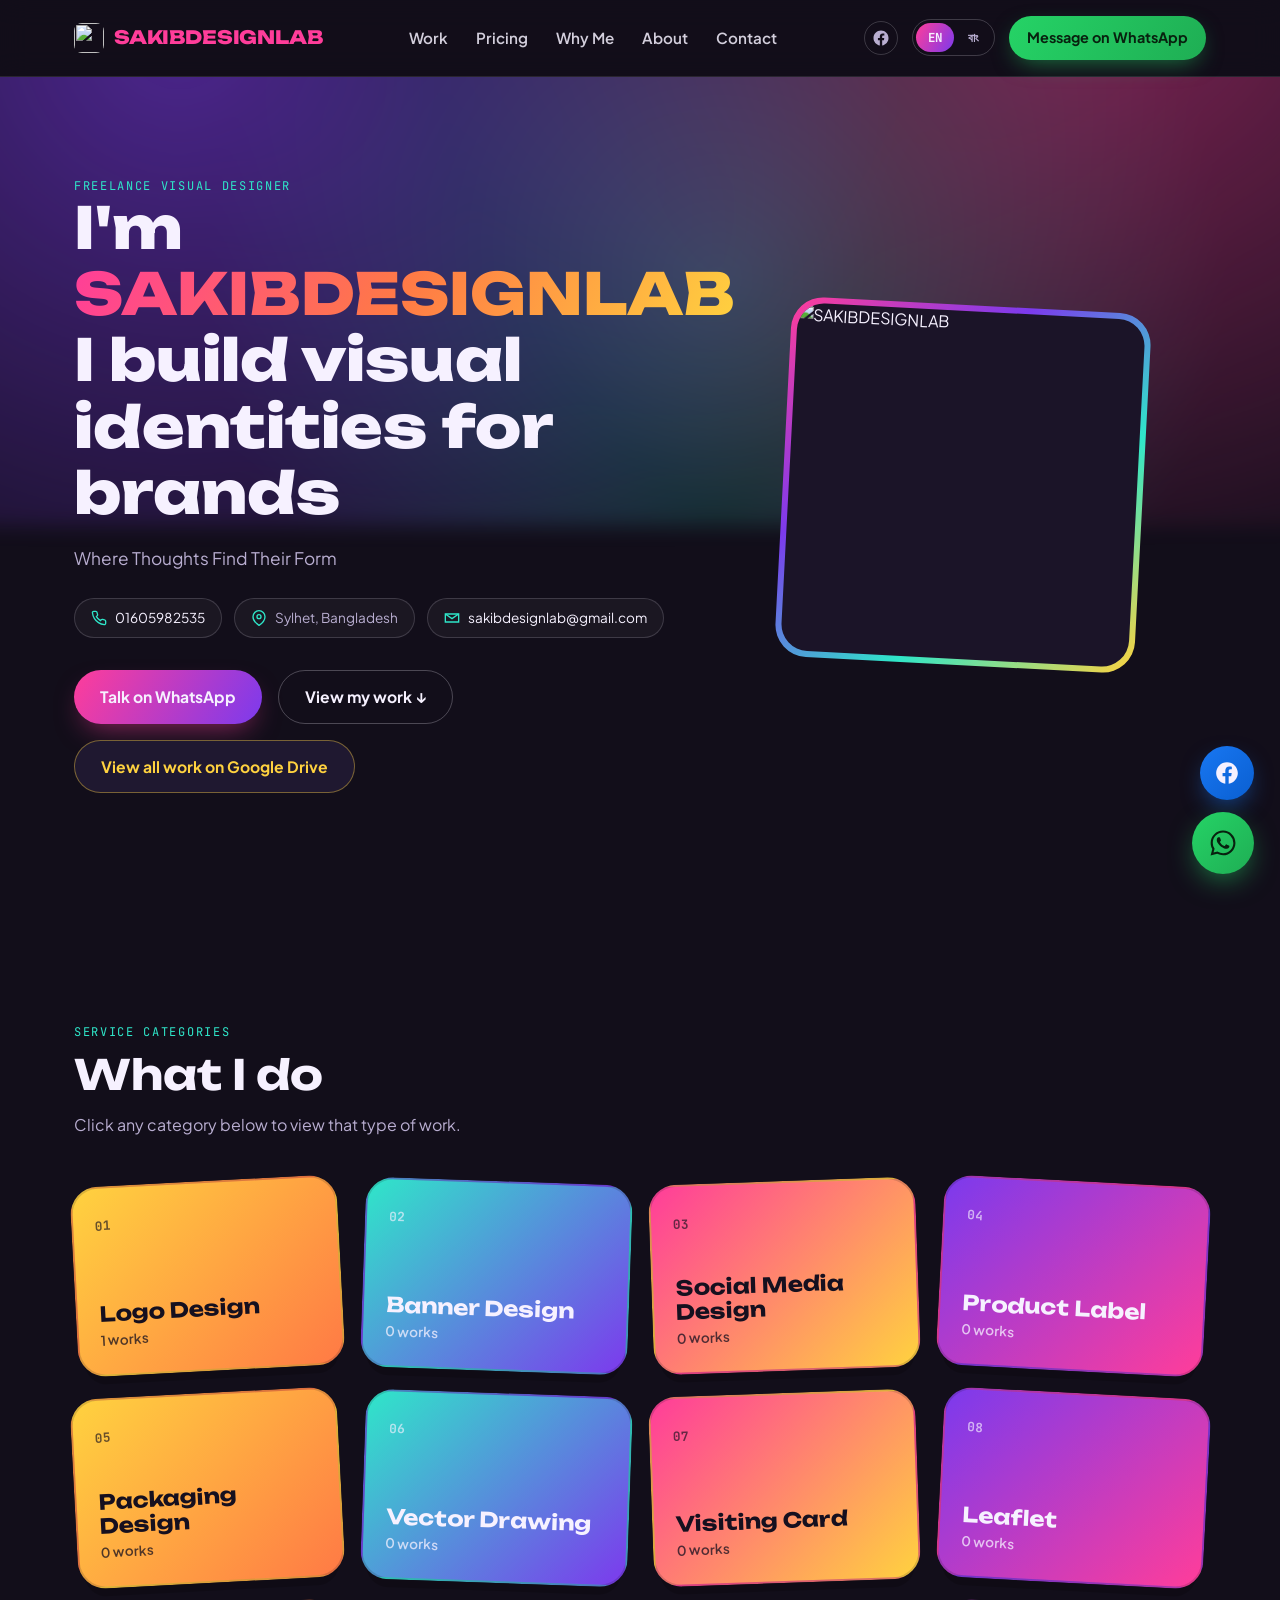
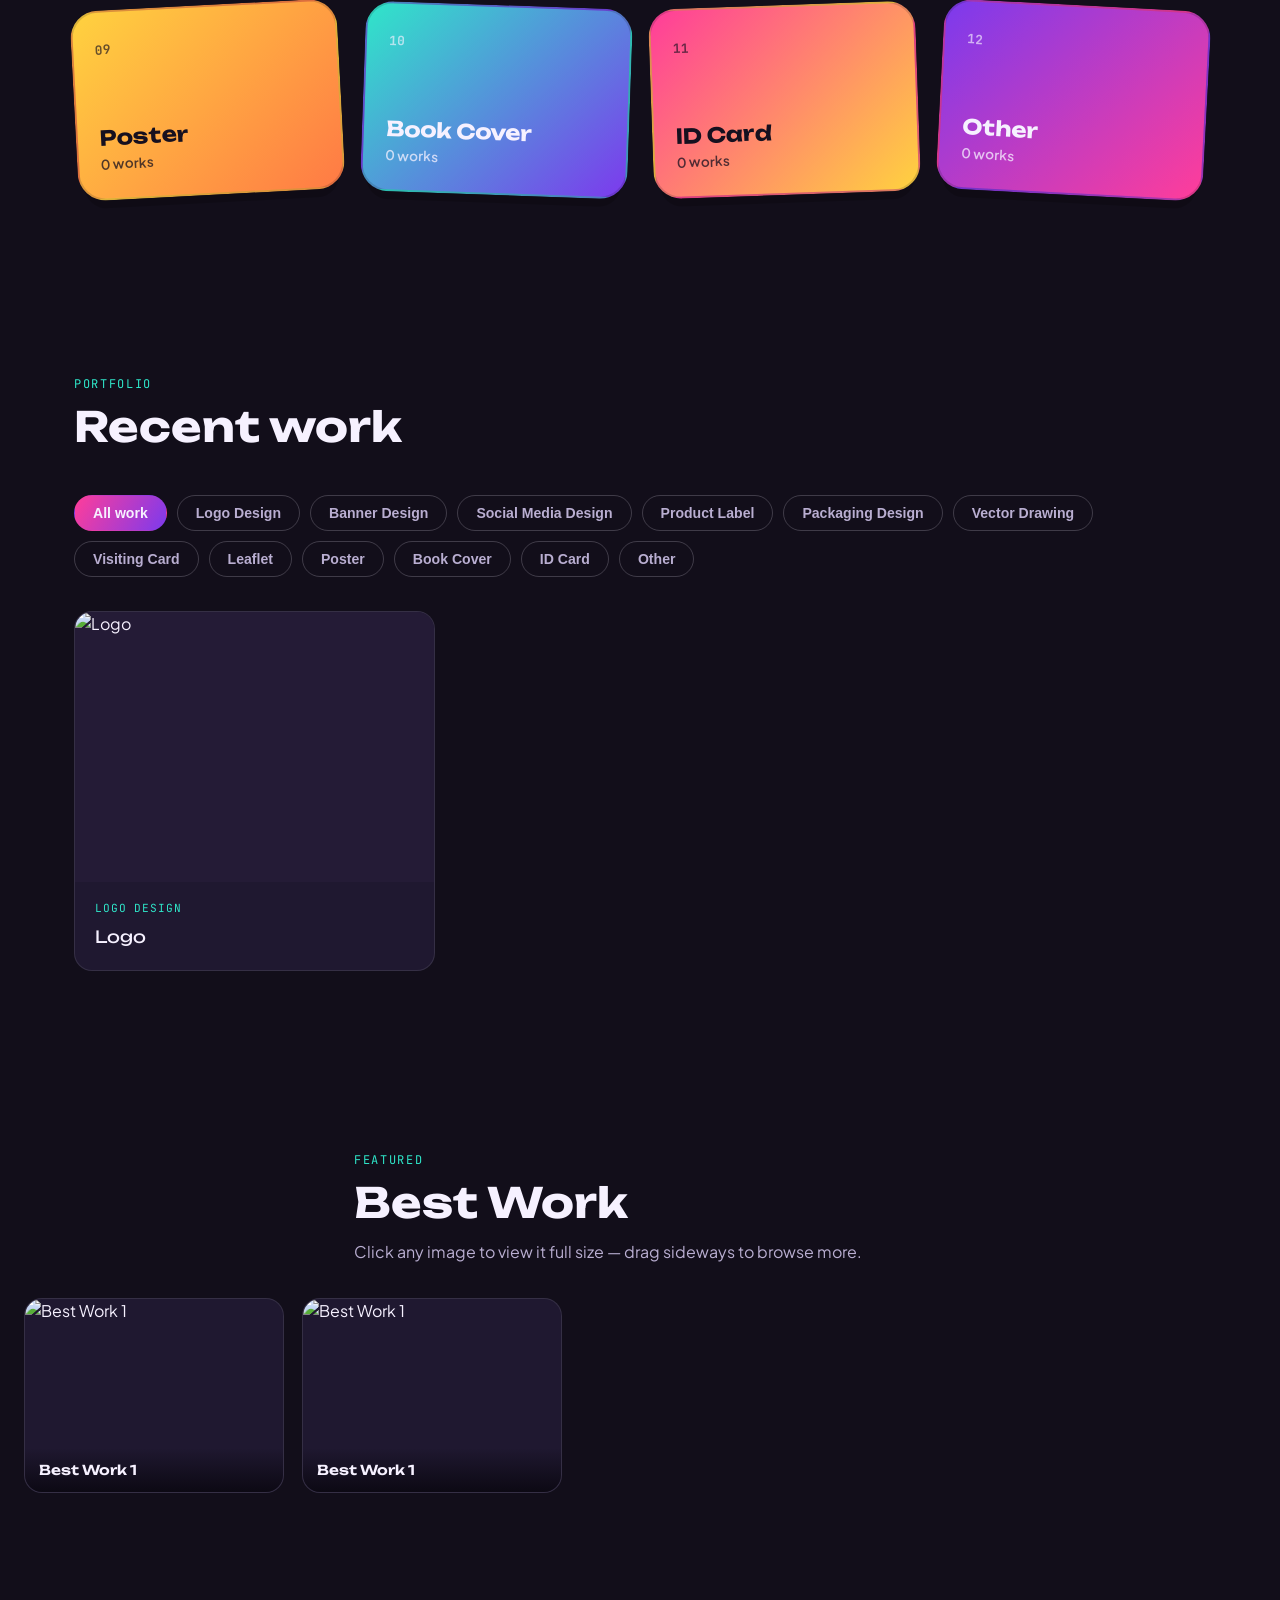
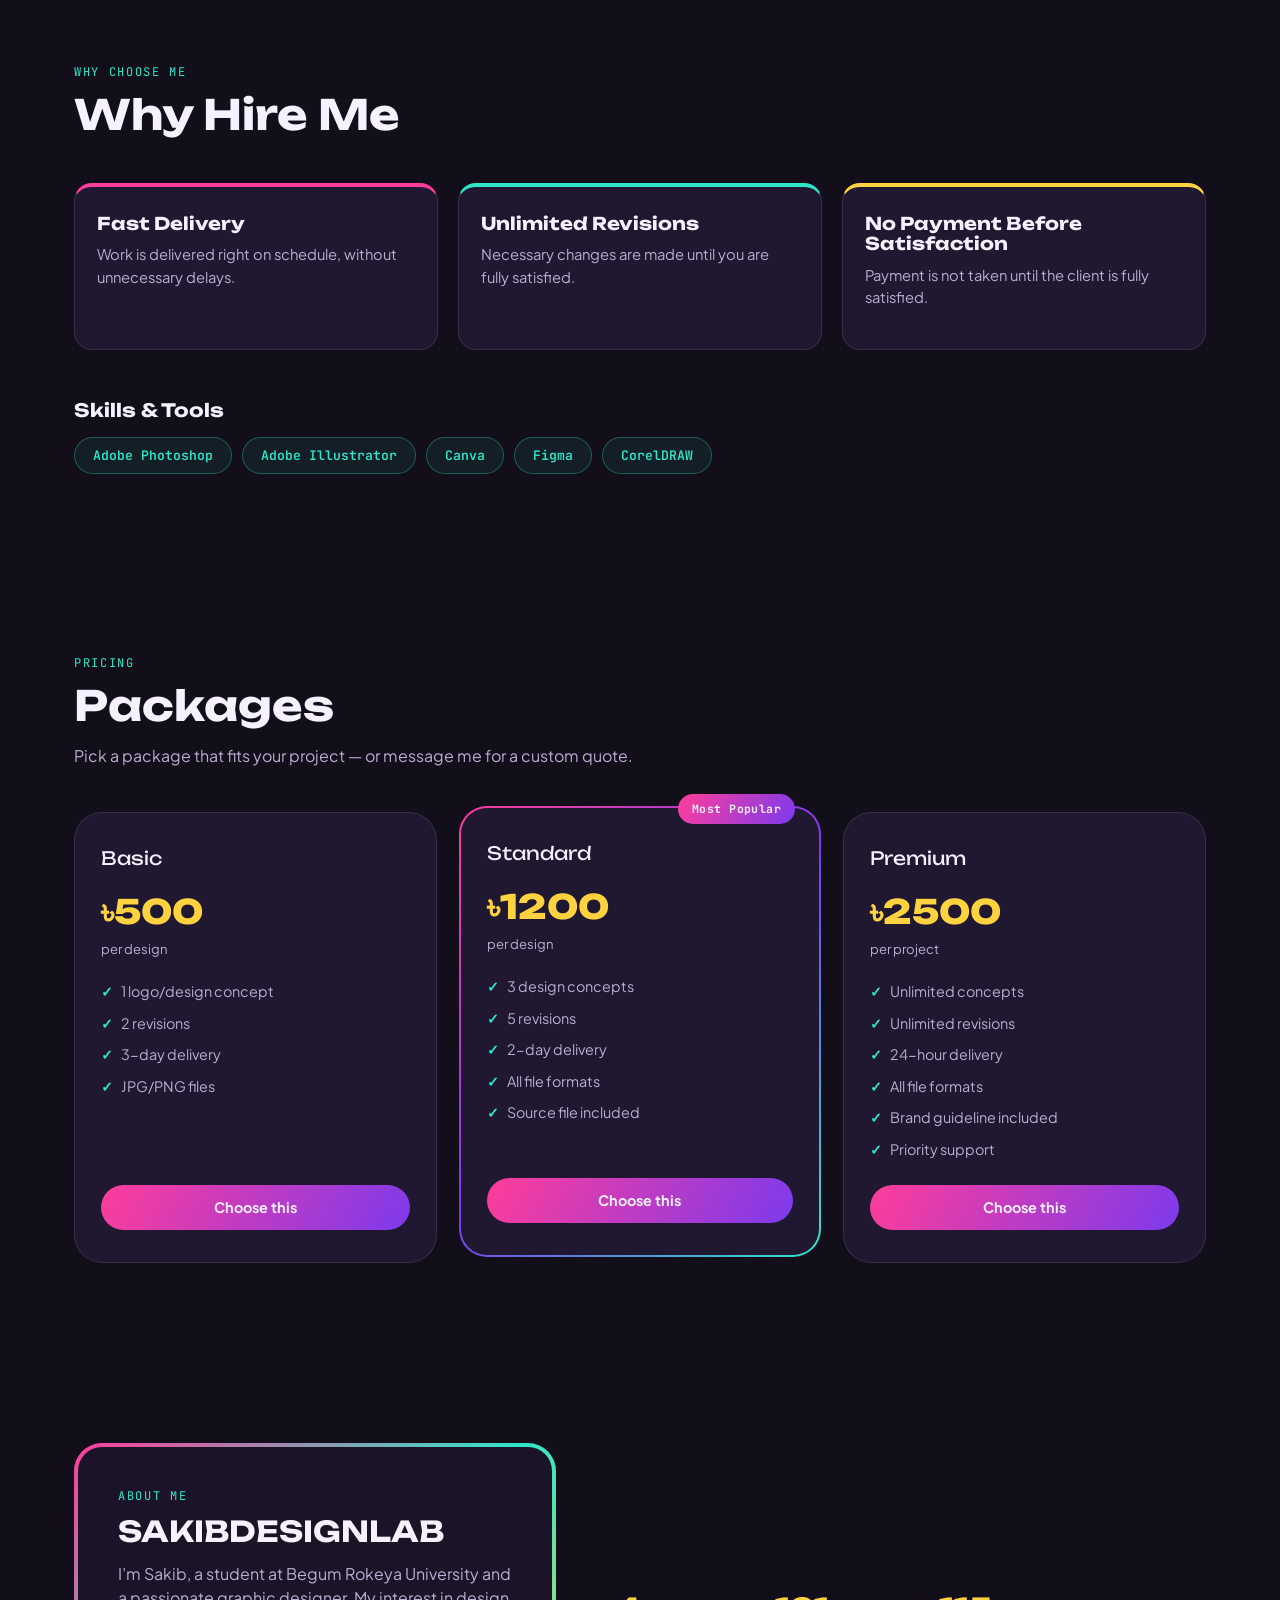
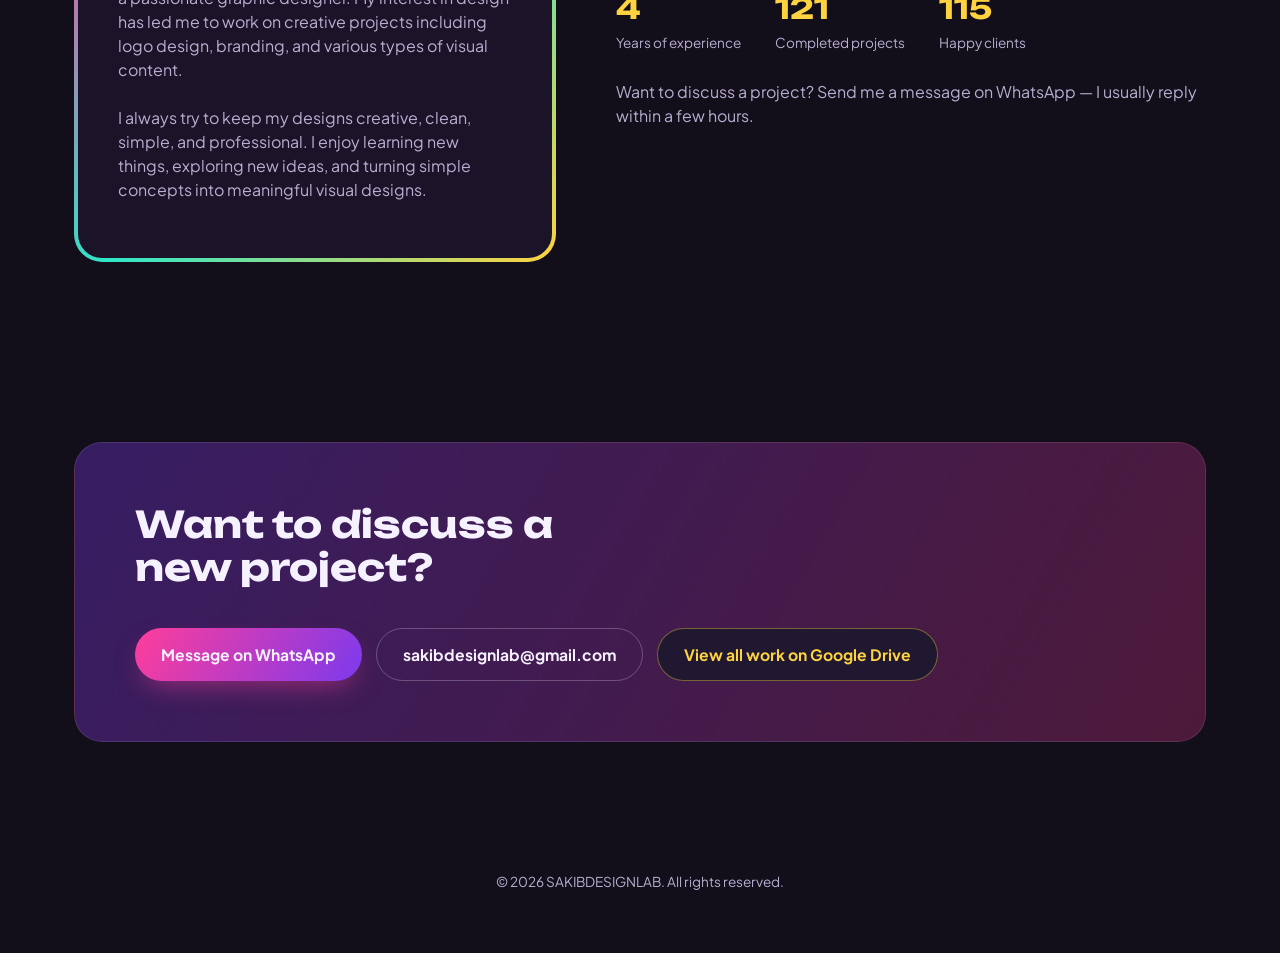
==== commit c9ee8656: "Update index.html" ====
--- a/portfolio-site-v2/index.html
+++ b/portfolio-site-v2/index.html
@@ -28,8 +28,8 @@
 
 <div id="splash" class="splash" aria-hidden="true">
   <div class="splash-inner">
-    <div class="splash-brand" id="splashBrand">SAKIBDESIGNLAB</div>
-    <div class="splash-line"></div>
+    <img id="splashLogo" class="splash-logo" src="/favicon.svg" alt="" />
+    <div class="splash-line"><div class="splash-line-fill" id="splashLineFill"></div></div>
     <div class="splash-meta">
       <span class="splash-label" data-i18n="loadingLabel">LOADING</span>
       <span class="splash-percent" id="splashPercent">0%</span>
--- a/portfolio-site-v2/css/style.css
+++ b/portfolio-site-v2/css/style.css
@@ -74,6 +74,13 @@
   0% { opacity: 0; transform: translateY(8px); }
   100% { opacity: 1; transform: translateY(0); }
 }
+.splash-logo {
+  width: clamp(80px, 22vw, 140px);
+  height: clamp(80px, 22vw, 140px);
+  object-fit: contain;
+  margin: 0 auto 16px;
+  display: block;
+}
 .splash-brand {
   font-family: 'Playfair Display', serif;
   font-weight: 700;
